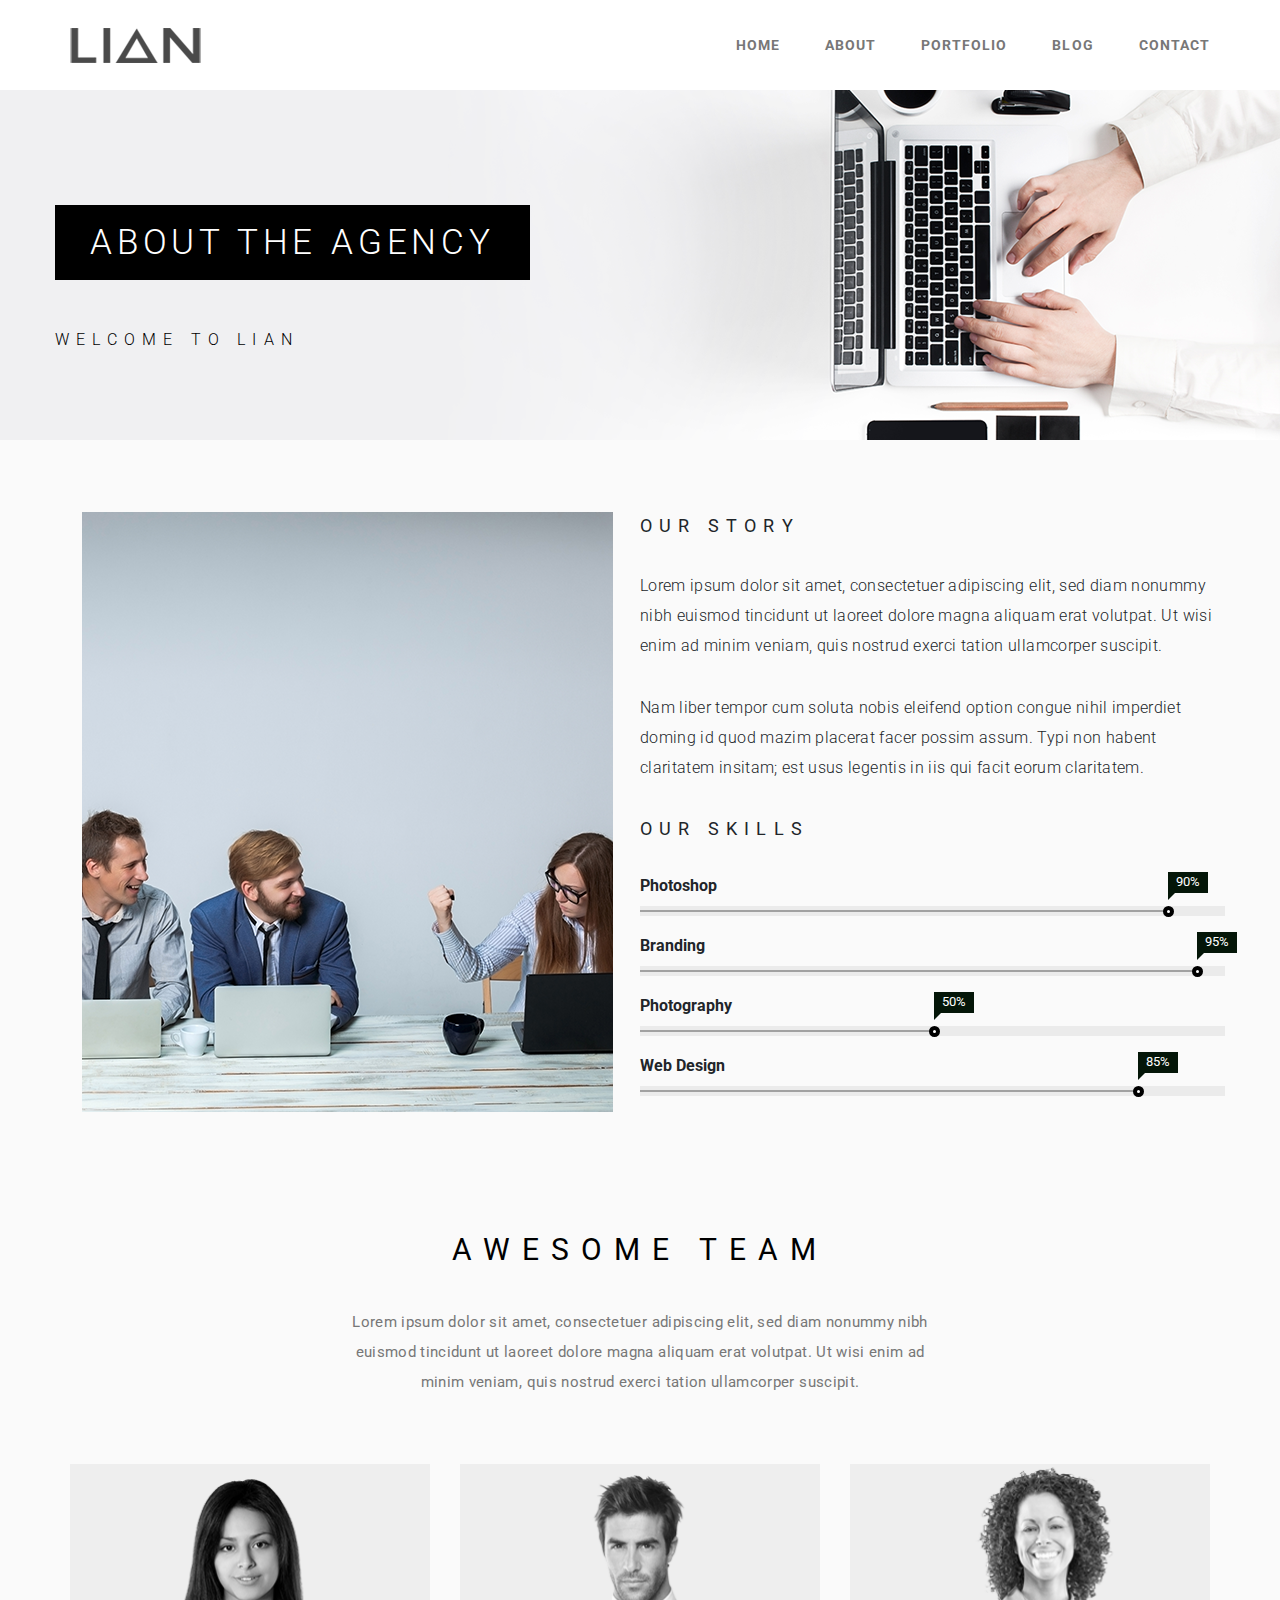
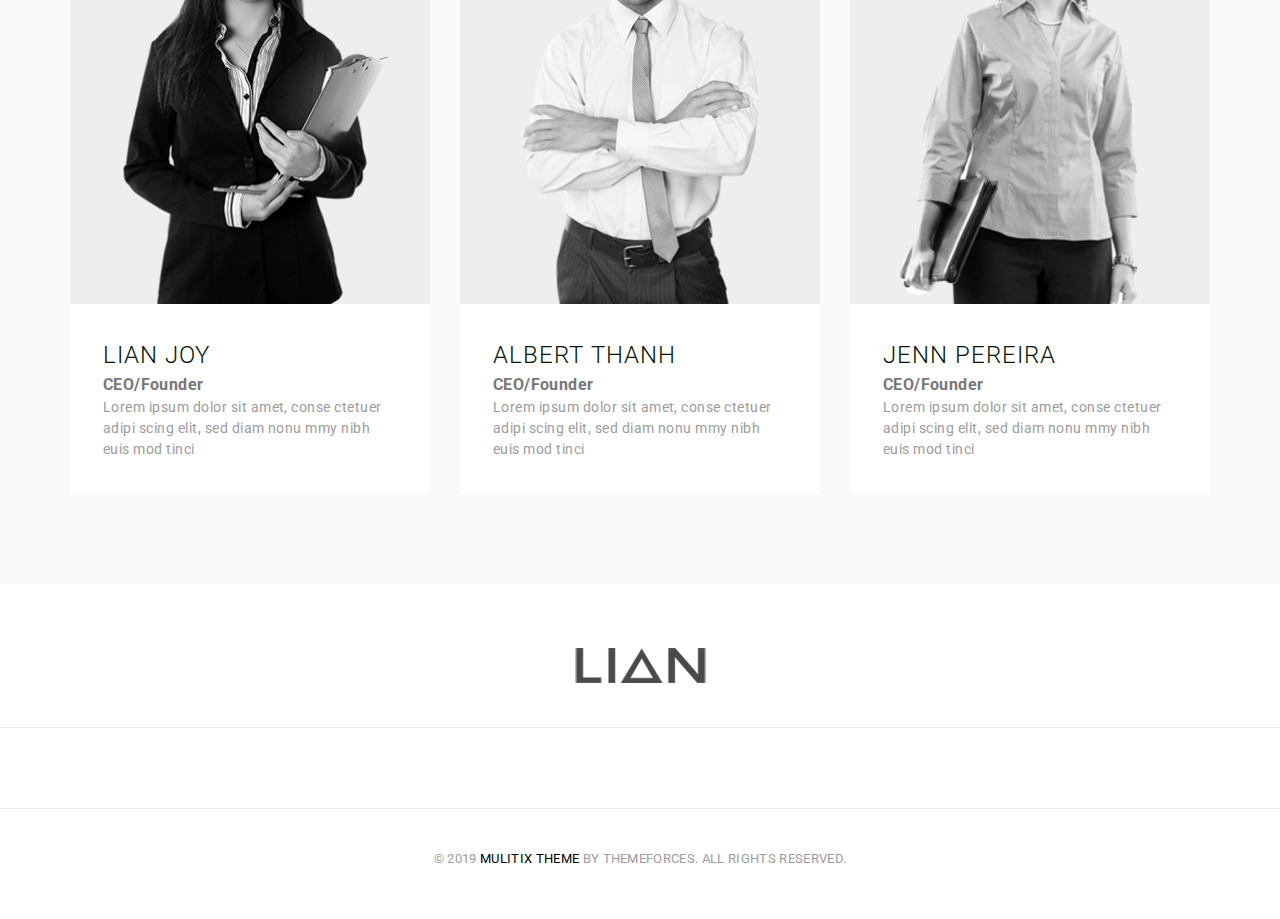
==== about.html @ d0f2447e "0.1" ====
<!DOCTYPE html>
<html lang="en">
<head>
  <meta charset="UTF-8">
  <meta name="viewport" content="width=device-width, initial-scale=1.0">
  <meta http-equiv="X-UA-Compatible" content="ie=edge">
  <title>Lian</title>
  <link rel="stylesheet" href="css/bootstrap-reboot.min.css">
  <link rel="stylesheet" href="css/bootstrap-grid.min.css">
  <link rel="stylesheet" href="css/header.min.css">
  <link rel="stylesheet" href="css/main-about.min.css">
  <link rel="stylesheet" href="https://use.fontawesome.com/releases/v5.8.2/css/all.css" integrity="sha384-oS3vJWv+0UjzBfQzYUhtDYW+Pj2yciDJxpsK1OYPAYjqT085Qq/1cq5FLXAZQ7Ay" crossorigin="anonymous">
  <link href="https://fonts.googleapis.com/css?family=Roboto:400,700&display=swap" rel="stylesheet">
</head>
<body>
  <div class="header__nav">
    <div class="container nav__container">
      <a href="/" class="logo"><img src="img/logo.jpg" alt="Logo"></a>
      <div class="row nav__row">
        <nav class="nav__links">
          <ul class="clearfix">
            <li class="nav__links_item"><a href="index.html">home</a></li>
            <li class="nav__links_item"><a href="about.html">about</a></li>
            <li class="nav__links_item"><a href="portfolio.html">Portfolio</a></li>
            <li class="nav__links_item"><a href="#">blog</a></li>
            <li class="nav__links_item"><a href="#">Contact</a></li>
          </ul>
        </nav>
      </div>
    </div>
  </div>
  <div class="heading">
    <div class="heading__container">
      <div class="heading__content">
        <div class="container">
          <div class="row">
            <div class="col-12 col-sm-8 col-md-8 heading__content_item">
              <span class="title">About The Agency</span>
            </div>
          </div>
          <div class="row mt-5">
            <div class="col-12 col-sm-6 col-md-6 heading__content_item">
              <span class="subtitle">Welcome to Lian</span>
            </div>
          </div>
        </div>
      </div>
      <div class="heading__img">
        <img src="img/images/heading__image.jpg" alt="">
      </div>
    </div>
  </div>
  <div class="main__about">
    <div class="container">
      <div class="row justify-content-center">
        <div class="col-12 col-sm-12 col-md-10 col-lg-6 col-xl-6 main__about_item">
          <img class="img-fluid" src="img/images/main__about_img.jpg">
        </div>
        <div class="col-10 col-sm-12 col-md-10 col-lg-6 col-xl-6 main__about_item">
          <div class="main__about_item_text">
            <h2 class="main__about_title margin2">Our Story</h2>
            <p class="main__about_text margin2">Lorem ipsum dolor sit amet, consectetuer adipiscing elit, sed diam nonummy nibh euismod tincidunt ut laoreet dolore magna aliquam erat volutpat. Ut wisi enim ad minim veniam, quis nostrud exerci tation ullamcorper suscipit.</p>
            <p class="main__about_text margin2">Nam liber tempor cum soluta nobis eleifend option congue nihil imperdiet doming id quod mazim placerat facer possim assum. Typi non habent claritatem insitam; est usus legentis in iis qui facit eorum claritatem.</p>
            <h2 class="main__about_title margin2">Our SKills</h2>
            <div class="progress progress__photoshop">
              <h4>Photoshop</h4>
              <div class="progress__bar">
                <div id="photoshop_value" class="progress__bar_v" value="90"></div>
                <div class="progress__dot">
                  <span id="photoshop_dot__value" class="dot__value"></span>
                </div>
              </div>
            </div>
            <div class="progress progress__branding">
              <h4>Branding</h4>
              <div class="progress__bar">
                <div id="branding_value" class="progress__bar_v" value="95"></div>
                <div class="progress__dot">
                  <span id="branding_dot__value" class="dot__value"></span>
                </div>
              </div>
            </div>
            <div class="progress progress__photography">
              <h4>Photography</h4>
              <div class="progress__bar">
                <div id="photography_value" class="progress__bar_v" value="50"></div>
                <div class="progress__dot">
                  <span id="photography_dot__value" class="dot__value"></span>
                </div>
              </div>
            </div>
            <div class="progress progress__web_design">
              <h4>Web Design</h4>
              <div class="progress__bar">
                <div id="web_design_value" class="progress__bar_v" value="85"></div>
                <div class="progress__dot">
                  <span id="web_design_dot__value" class="dot__value"></span>
                </div>
              </div>
            </div>
        </div>
        </div>
      </div>
      <div class="row">
        <div class="team__block">
          <div class="team__block_text">
            <h2 class="team__block_text_title">Awesome Team</h2>
            <span class="team__block_text_subtitle">Lorem ipsum dolor sit amet, consectetuer adipiscing elit, sed diam nonummy nibh euismod tincidunt ut laoreet dolore magna aliquam erat volutpat. Ut wisi enim ad minim veniam, quis nostrud exerci tation ullamcorper suscipit.</span>
          </div>
        </div>
      </div>
      <div class="row justify-content-center">
        <div class="col-12 col-sm-12 col-md-6 team_item">
          <div class="team_item_img">
            <img src="img/images/team_layers_1.jpg">
          </div>
          <div class="team_item_about">
            <span class="team_item_name">Lian Joy</span>
            <span class="team_item_status">CEO/Founder</span>
            <span class="team_item_text">Lorem ipsum dolor sit amet, conse ctetuer adipi scing elit, sed diam nonu mmy nibh euis mod tinci </span>
          </div>
        </div>
        <div class="col-12 col-sm-12 col-md-6 team_item">
          <div class="team_item_img">
            <img src="img/images/team_layers_2.jpg">
          </div>
          <div class="team_item_about">
            <span class="team_item_name">Albert Thanh</span>
            <span class="team_item_status">CEO/Founder</span>
            <span class="team_item_text">Lorem ipsum dolor sit amet, conse ctetuer adipi scing elit, sed diam nonu mmy nibh euis mod tinci </span>
          </div>
        </div>
        <div class="col-12 col-sm-12 col-md-6 team_item">
          <div class="team_item_img">
            <img src="img/images/team_layers_3.jpg">
          </div>
          <div class="team_item_about">
            <span class="team_item_name">Jenn Pereira</span>
            <span class="team_item_status">CEO/Founder</span>
            <span class="team_item_text">Lorem ipsum dolor sit amet, conse ctetuer adipi scing elit, sed diam nonu mmy nibh euis mod tinci </span>
          </div>
        </div>
      </div>
    </div>
  </div>
  <script type="text/javascript">
        var webvalue; 
        webvalue = web_design_value.getAttribute('value')+'%';
        document.getElementById('web_design_value').style.width=webvalue;
        document.getElementById('web_design_dot__value').textContent=webvalue;
        var photographyvalue; 
        photographyvalue = photography_value.getAttribute('value')+'%';
        document.getElementById('photography_value').style.width=photographyvalue;
        document.getElementById('photography_dot__value').textContent=photographyvalue;
        var brandingvalue; 
        brandingvalue = branding_value.getAttribute('value')+'%';
        document.getElementById('branding_value').style.width=brandingvalue;
        document.getElementById('branding_dot__value').textContent=brandingvalue;
        var photoshopvalue; 
        photoshopvalue = photoshop_value.getAttribute('value')+'%';
        document.getElementById('photoshop_value').style.width=photoshopvalue;
        document.getElementById('photoshop_dot__value').textContent=photoshopvalue;
  </script>
  <footer>
    <div class="footer__logo">
      <a href="/">
        <img class="img-fluid" src="img/logo.jpg" alt="Logo">
      </a>
    </div>
    <div class="footer__social_ions">
      <ul class="footer__social_ions_ul">
        <li class="footer__social_ions_ul_item"><a href="#"><i class="fab fa-facebook-f"></i></a></li>
        <li class="footer__social_ions_ul_item"><a href="#"><i class="fab fa-google-plus-g"></i></a></li>
        <li class="footer__social_ions_ul_item"><a href="#"><i class="fab fa-twitter"></i></a></li>
        <li class="footer__social_ions_ul_item"><a href="#"><i class="fab fa-linkedin-in"></i></a></li>
        <li class="footer__social_ions_ul_item"><a href="#"><i class="fab fa-dribbble"></i></a></li>
        <li class="footer__social_ions_ul_item"><a href="#"><i class="fab fa-pinterest-p"></i></a></li>
        <li class="footer__social_ions_ul_item"><a href="#"><i class="fab fa-instagram"></i></a></li>
      </ul>
    </div>
    <div class="copyright">
        <span>© 2019 <bold>mulitix theme</bold> by themeforces. all rights reserved.</span>
    </div>
  </footer>
  <script src="js/libs.min.js"></script>
  <script src="js/index.js"></script>
</body>
</html>
---- css/header.min.css ----
*{padding:0}body{background-color:#fafafa;background-color-font-family:Roboto,sans-serif}a{text-decoration:none}a:hover{text-decoration:none}ul{margin:0;padding:0}ul li{list-style-type:none}.img-fluid{max-width:100%;height:auto}.header__nav{height:90px;-webkit-box-shadow:1px 2px 5px 1px rgba(0,0,0,.15);box-shadow:1px 2px 5px 1px rgba(0,0,0,.15);background-color:#fff}.header__nav .nav__container{height:100%;padding-left:0;padding-right:0;display:-webkit-box;display:-webkit-flex;display:-ms-flexbox;display:flex;-webkit-box-align:center;-webkit-align-items:center;-ms-flex-align:center;align-items:center}.header__nav .nav__container .nav__row{margin-left:0;margin-right:0;width:100%}.header__nav .nav__container .nav__row .nav__links{width:100%;position:relative}.header__nav .nav__container .nav__row .nav__links ul.clearfix{display:-webkit-box;display:-webkit-flex;display:-ms-flexbox;display:flex;-webkit-box-pack:end;-webkit-justify-content:flex-end;-ms-flex-pack:end;justify-content:flex-end}.header__nav .nav__container .nav__row .nav__links ul.clearfix:after,.header__nav .nav__container .nav__row .nav__links ul.clearfix:before{content:'';display:table}.header__nav .nav__container .nav__row .nav__links ul.clearfix:after{clear:both}.header__nav .nav__container .nav__row .nav__links ul.clearfix li.nav__links_item{padding-left:45px}.header__nav .nav__container .nav__row .nav__links ul.clearfix li.nav__links_item a{display:-webkit-box;display:-webkit-flex;display:-ms-flexbox;display:flex;-webkit-box-align:center;-webkit-align-items:center;-ms-flex-align:center;align-items:center;height:100%;color:#777;font-size:14px;font-weight:700;line-height:24px;text-transform:uppercase;letter-spacing:1.05px;-webkit-transition:all .3s ease-in;-o-transition:all .3s ease-in;transition:all .3s ease-in}.header__nav .nav__container .nav__row .nav__links ul.clearfix li.nav__links_item a:hover{color:#000}.header__nav .nav__container .nav__row .nav__links ul.clearfix li.nav__links_item a:hover:before{display:block;content:'';position:absolute;background-image:url(/img/svg/header__nav_line.svg);background-repeat:no-repeat;width:20px;height:1px;margin-left:-30px}.header__nav .nav__container .nav__row .nav__links ul.clearfix li.nav__links_item a:active{color:#000}.header__nav .nav__container .nav__row .nav__links ul.clearfix li.nav__links_item a:active:before{display:block;content:'';position:absolute;background-image:url(/img/svg/header__nav_line.svg);background-repeat:no-repeat;width:20px;height:1px;margin-left:-30px}.header__nav .nav__container .nav__row .nav__links ul.clearfix li.nav__links_item a:focus{color:#000}.header__nav .nav__container .nav__row .nav__links ul.clearfix li.nav__links_item a:focus:before{display:block;content:'';position:absolute;background-image:url(/img/svg/header__nav_line.svg);background-repeat:no-repeat;width:20px;height:1px;margin-left:-30px}.header__nav .nav__container a.logo{display:inline-block}footer{background-color:#fff}footer .footer__logo{display:-webkit-box;display:-webkit-flex;display:-ms-flexbox;display:flex;-webkit-box-pack:center;-webkit-justify-content:center;-ms-flex-pack:center;justify-content:center}footer .footer__logo a{display:block;margin-top:64px;margin-bottom:44px}footer .footer__social_ions{border-top:1px solid #ebebeb;border-bottom:1px solid #ebebeb}footer .footer__social_ions ul.footer__social_ions_ul{display:-webkit-box;display:-webkit-flex;display:-ms-flexbox;display:flex;-webkit-box-orient:horizontal;-webkit-box-direction:normal;-webkit-flex-direction:row;-ms-flex-direction:row;flex-direction:row;-webkit-box-pack:center;-webkit-justify-content:center;-ms-flex-pack:center;justify-content:center;margin-top:25px;margin-bottom:25px}footer .footer__social_ions ul.footer__social_ions_ul li.footer__social_ions_ul_item{display:-webkit-box;display:-webkit-flex;display:-ms-flexbox;display:flex;-webkit-box-pack:center;-webkit-justify-content:center;-ms-flex-pack:center;justify-content:center;-webkit-box-align:center;-webkit-align-items:center;-ms-flex-align:center;align-items:center;width:30px;height:30px;margin-left:22px;margin-right:22px}footer .footer__social_ions ul.footer__social_ions_ul li.footer__social_ions_ul_item a{color:#777;font-size:14px;display:block;width:100%;text-align:center;-webkit-transition:all .3s ease-in;-o-transition:all .3s ease-in;transition:all .3s ease-in}footer .footer__social_ions ul.footer__social_ions_ul li.footer__social_ions_ul_item a:hover{color:#000}footer .copyright{display:-webkit-box;display:-webkit-flex;display:-ms-flexbox;display:flex;-webkit-box-orient:horizontal;-webkit-box-direction:normal;-webkit-flex-direction:row;-ms-flex-direction:row;flex-direction:row;-webkit-box-pack:center;-webkit-justify-content:center;-ms-flex-pack:center;justify-content:center;-webkit-box-align:center;-webkit-align-items:center;-ms-flex-align:center;align-items:center}footer .copyright span{text-transform:uppercase;font-weight:400;line-height:26px;font-size:13px;letter-spacing:.33px;color:#9c9c9c;margin-top:37px;margin-bottom:47px}footer .copyright span bold{color:#000}@media only screen and (max-width:320px){.header__nav{display:-webkit-box;display:-webkit-flex;display:-ms-flexbox;display:flex;-webkit-box-orient:vertical;-webkit-box-direction:normal;-webkit-flex-direction:column;-ms-flex-direction:column;flex-direction:column;width:100%;height:auto}.header__nav .nav__container{-webkit-box-orient:vertical;-webkit-box-direction:normal;-webkit-flex-direction:column;-ms-flex-direction:column;flex-direction:column}.header__nav .nav__container .logo{margin-top:20px;margin-bottom:20px}.header__nav .nav__container .clearfix{-webkit-box-orient:vertical;-webkit-box-direction:normal;-webkit-flex-direction:column;-ms-flex-direction:column;flex-direction:column;margin-bottom:20px}.header__nav .nav__container .nav__row .nav__links ul.clearfix li.nav__links_item{padding-left:0;margin:5px auto}}@media (min-width:320px) and (max-width:575px){.header__nav{display:-webkit-box;display:-webkit-flex;display:-ms-flexbox;display:flex;-webkit-box-orient:vertical;-webkit-box-direction:normal;-webkit-flex-direction:column;-ms-flex-direction:column;flex-direction:column;width:100%;height:auto}.header__nav .nav__container{-webkit-box-orient:vertical;-webkit-box-direction:normal;-webkit-flex-direction:column;-ms-flex-direction:column;flex-direction:column}.header__nav .nav__container .logo{margin-top:20px;margin-bottom:20px}.header__nav .nav__container .clearfix{-webkit-box-orient:vertical;-webkit-box-direction:normal;-webkit-flex-direction:column;-ms-flex-direction:column;flex-direction:column;margin-bottom:20px}.header__nav .nav__container .nav__row .nav__links ul.clearfix li.nav__links_item{padding-left:0;margin:5px auto}.heading{height:280px}.heading .heading__content{height:280px}.heading .heading__content .container span.title{font-size:1rem;padding:5px 25px 5px 25px;margin-top:80px}.heading__content_item{display:-webkit-box;display:-webkit-flex;display:-ms-flexbox;display:flex;-webkit-box-pack:center;-webkit-justify-content:center;-ms-flex-pack:center;justify-content:center}footer .copyright span{font-size:10px}footer .footer__social_ions ul.footer__social_ions_ul li.footer__social_ions_ul_item{margin-left:10px;margin-right:10px}}@media (min-width:576px) and (max-width:767px){.header__nav .nav__container .nav__row .nav__links ul.clearfix li.nav__links_item{padding-left:23px}.heading .heading__content .container span.title{font-size:1.2rem}}
---- css/main-about.min.css ----
.heading{height:350px;background-color:#f0f0f2;overflow:hidden;display:-webkit-box;display:-webkit-flex;display:-ms-flexbox;display:flex}.heading .heading__container{width:100%}.heading .heading__content{width:100%;height:350px;z-index:1;position:absolute}.heading .heading__content .container{height:100%}.heading .heading__content .container span.title{display:inline-block;color:#fff;background-color:#000;padding:11px 35px 11px 35px;font-size:2.2rem;text-transform:uppercase;font-weight:300;letter-spacing:4.8px;margin-top:115px}.heading .heading__content .container span.subtitle{color:#000;font-size:1rem;font-weight:300;letter-spacing:7.2px;text-transform:uppercase}.heading .heading__img{float:right;z-index:-1}.img-fluid{max-width:100%;height:auto}.main__about{background-color:#fafafa;margin-top:72px;margin-bottom:76px}.main__about h2.main__about_title{margin:0;font-weight:400;text-transform:uppercase;letter-spacing:7.2px;font-size:18px}.main__about p.main__about_text{font-weight:300;line-height:30px;letter-spacing:.35px}.main__about .margin2{margin-bottom:2rem!important}.progress{position:relative;margin-bottom:18px}.progress .progress__bar{display:-webkit-box;display:-webkit-flex;display:-ms-flexbox;display:flex;background-color:#ebebeb;position:relative;height:10px;z-index:1}.progress .progress__bar_v{width:0%;height:2px;background-color:#a1a1a1;position:relative;top:4px;z-index:-1}.progress .progress__dot{width:3px;height:3px;border:4px solid #000;background-color:#fff;-webkit-border-radius:50%;border-radius:50%;z-index:1;position:relative;left:-4px}.progress .progress__dot .dot__value{width:40px;height:28px;background-image:url(../img/svg/dot__value.svg);color:#fff;position:absolute;top:-38px;left:1px;text-align:center;font-size:13px}.team__block{width:100%;margin-top:100px;display:-webkit-box;display:-webkit-flex;display:-ms-flexbox;display:flex;-webkit-box-pack:center;-webkit-justify-content:center;-ms-flex-pack:center;justify-content:center}.team__block .team__block_text{display:inline-block}.team__block .team__block_text h2.team__block_text_title{color:#000;font-size:30px;letter-spacing:12px;font-weight:400;text-transform:uppercase;text-align:center;margin-bottom:35px}.team__block .team__block_text span.team__block_text_subtitle{max-width:595px;display:inline-block;color:#777;font-size:15px;font-weight:400;letter-spacing:.35px;line-height:30px;text-align:center;margin-bottom:67px}.team_item{display:block;max-width:360px;padding-left:15px;padding-right:15px;margin-bottom:15px}.team_item .team_item_img{width:100%;display:-webkit-box;display:-webkit-flex;display:-ms-flexbox;display:flex}.team_item .team_item_img img{width:100%}.team_item .team_item_about{max-height:123px;background-color:#fff;display:-webkit-box;display:-webkit-flex;display:-ms-flexbox;display:flex;-webkit-box-orient:vertical;-webkit-box-direction:normal;-webkit-flex-direction:column;-ms-flex-direction:column;flex-direction:column;padding:33px}.team_item .team_item_about .team_item_name{color:#041608;font-size:24px;font-weight:300;text-transform:uppercase;letter-spacing:.96px}.team_item .team_item_about .team_item_status{color:#777;font-size:16px;font-weight:700;letter-spacing:.4px}.team_item .team_item_about .team_item_text{color:#9c9c9c;font-size:14px;font-weight:400;letter-spacing:.48px}footer{background-color:#fff}footer .footer__logo{display:-webkit-box;display:-webkit-flex;display:-ms-flexbox;display:flex;-webkit-box-pack:center;-webkit-justify-content:center;-ms-flex-pack:center;justify-content:center}footer .footer__logo a{display:block;margin-top:64px;margin-bottom:44px}footer .footer__social_ions{border-top:1px solid #ebebeb;border-bottom:1px solid #ebebeb}footer .footer__social_ions ul.footer__social_ions_ul{display:-webkit-box;display:-webkit-flex;display:-ms-flexbox;display:flex;-webkit-box-orient:horizontal;-webkit-box-direction:normal;-webkit-flex-direction:row;-ms-flex-direction:row;flex-direction:row;-webkit-box-pack:center;-webkit-justify-content:center;-ms-flex-pack:center;justify-content:center;margin-top:25px;margin-bottom:25px}footer .footer__social_ions ul.footer__social_ions_ul li.footer__social_ions_ul_item{display:-webkit-box;display:-webkit-flex;display:-ms-flexbox;display:flex;-webkit-box-pack:center;-webkit-justify-content:center;-ms-flex-pack:center;justify-content:center;-webkit-box-align:center;-webkit-align-items:center;-ms-flex-align:center;align-items:center;width:30px;height:30px;margin-left:22px;margin-right:22px}footer .footer__social_ions ul.footer__social_ions_ul li.footer__social_ions_ul_item a{color:#777;font-size:14px;display:block;width:100%;text-align:center;-webkit-transition:all .3s ease-in;-o-transition:all .3s ease-in;transition:all .3s ease-in}footer .footer__social_ions ul.footer__social_ions_ul li.footer__social_ions_ul_item a:hover{color:#000}footer .copyright{display:-webkit-box;display:-webkit-flex;display:-ms-flexbox;display:flex;-webkit-box-orient:horizontal;-webkit-box-direction:normal;-webkit-flex-direction:row;-ms-flex-direction:row;flex-direction:row;-webkit-box-pack:center;-webkit-justify-content:center;-ms-flex-pack:center;justify-content:center;-webkit-box-align:center;-webkit-align-items:center;-ms-flex-align:center;align-items:center}footer .copyright span{text-transform:uppercase;font-weight:400;line-height:26px;font-size:13px;letter-spacing:.33px;color:#9c9c9c;margin-top:37px;margin-bottom:47px}footer .copyright span bold{color:#000}@media only screen and (max-width:320px){.header__nav{display:-webkit-box;display:-webkit-flex;display:-ms-flexbox;display:flex;-webkit-box-orient:vertical;-webkit-box-direction:normal;-webkit-flex-direction:column;-ms-flex-direction:column;flex-direction:column;width:100%;height:auto}.header__nav .nav__container{-webkit-box-orient:vertical;-webkit-box-direction:normal;-webkit-flex-direction:column;-ms-flex-direction:column;flex-direction:column}.header__nav .nav__container .logo{margin-top:20px;margin-bottom:20px}.header__nav .nav__container .clearfix{-webkit-box-orient:vertical;-webkit-box-direction:normal;-webkit-flex-direction:column;-ms-flex-direction:column;flex-direction:column;margin-bottom:20px}.header__nav .nav__container .nav__row .nav__links ul.clearfix li.nav__links_item{padding-left:0;margin:5px auto}}@media (min-width:320px) and (max-width:575px){.header__nav{display:-webkit-box;display:-webkit-flex;display:-ms-flexbox;display:flex;-webkit-box-orient:vertical;-webkit-box-direction:normal;-webkit-flex-direction:column;-ms-flex-direction:column;flex-direction:column;width:100%;height:auto}.header__nav .nav__container{-webkit-box-orient:vertical;-webkit-box-direction:normal;-webkit-flex-direction:column;-ms-flex-direction:column;flex-direction:column}.header__nav .nav__container .logo{margin-top:20px;margin-bottom:20px}.header__nav .nav__container .clearfix{-webkit-box-orient:vertical;-webkit-box-direction:normal;-webkit-flex-direction:column;-ms-flex-direction:column;flex-direction:column;margin-bottom:20px}.header__nav .nav__container .nav__row .nav__links ul.clearfix li.nav__links_item{padding-left:0;margin:5px auto}.heading{height:280px}.heading .heading__content{height:280px}.heading .heading__content .container span.title{font-size:1rem;padding:5px 25px 5px 25px;margin-top:80px}.heading__content_item{display:-webkit-box;display:-webkit-flex;display:-ms-flexbox;display:flex;-webkit-box-pack:center;-webkit-justify-content:center;-ms-flex-pack:center;justify-content:center}.main__about_item img{margin:0 auto;display:block}footer .copyright span{font-size:10px}footer .footer__social_ions ul.footer__social_ions_ul li.footer__social_ions_ul_item{margin-left:10px;margin-right:10px}}@media (min-width:576px) and (max-width:767px){.header__nav .nav__container .nav__row .nav__links ul.clearfix li.nav__links_item{padding-left:23px}.heading .heading__content .container span.title{font-size:1.2rem}.main__about_item img{margin:0 auto;display:block;margin-bottom:10px}}@media screen and (min-width:768px){.main__about_item img{margin:0 auto;display:block;margin-bottom:15px}}@media (min-width:992px) and (max-width:1199px){.main__about_item_text{padding:0 15px 0 15px}.main__about_item_text h2.main__about_title{font-size:14px}.main__about_item_text p.main__about_text{line-height:22px}}
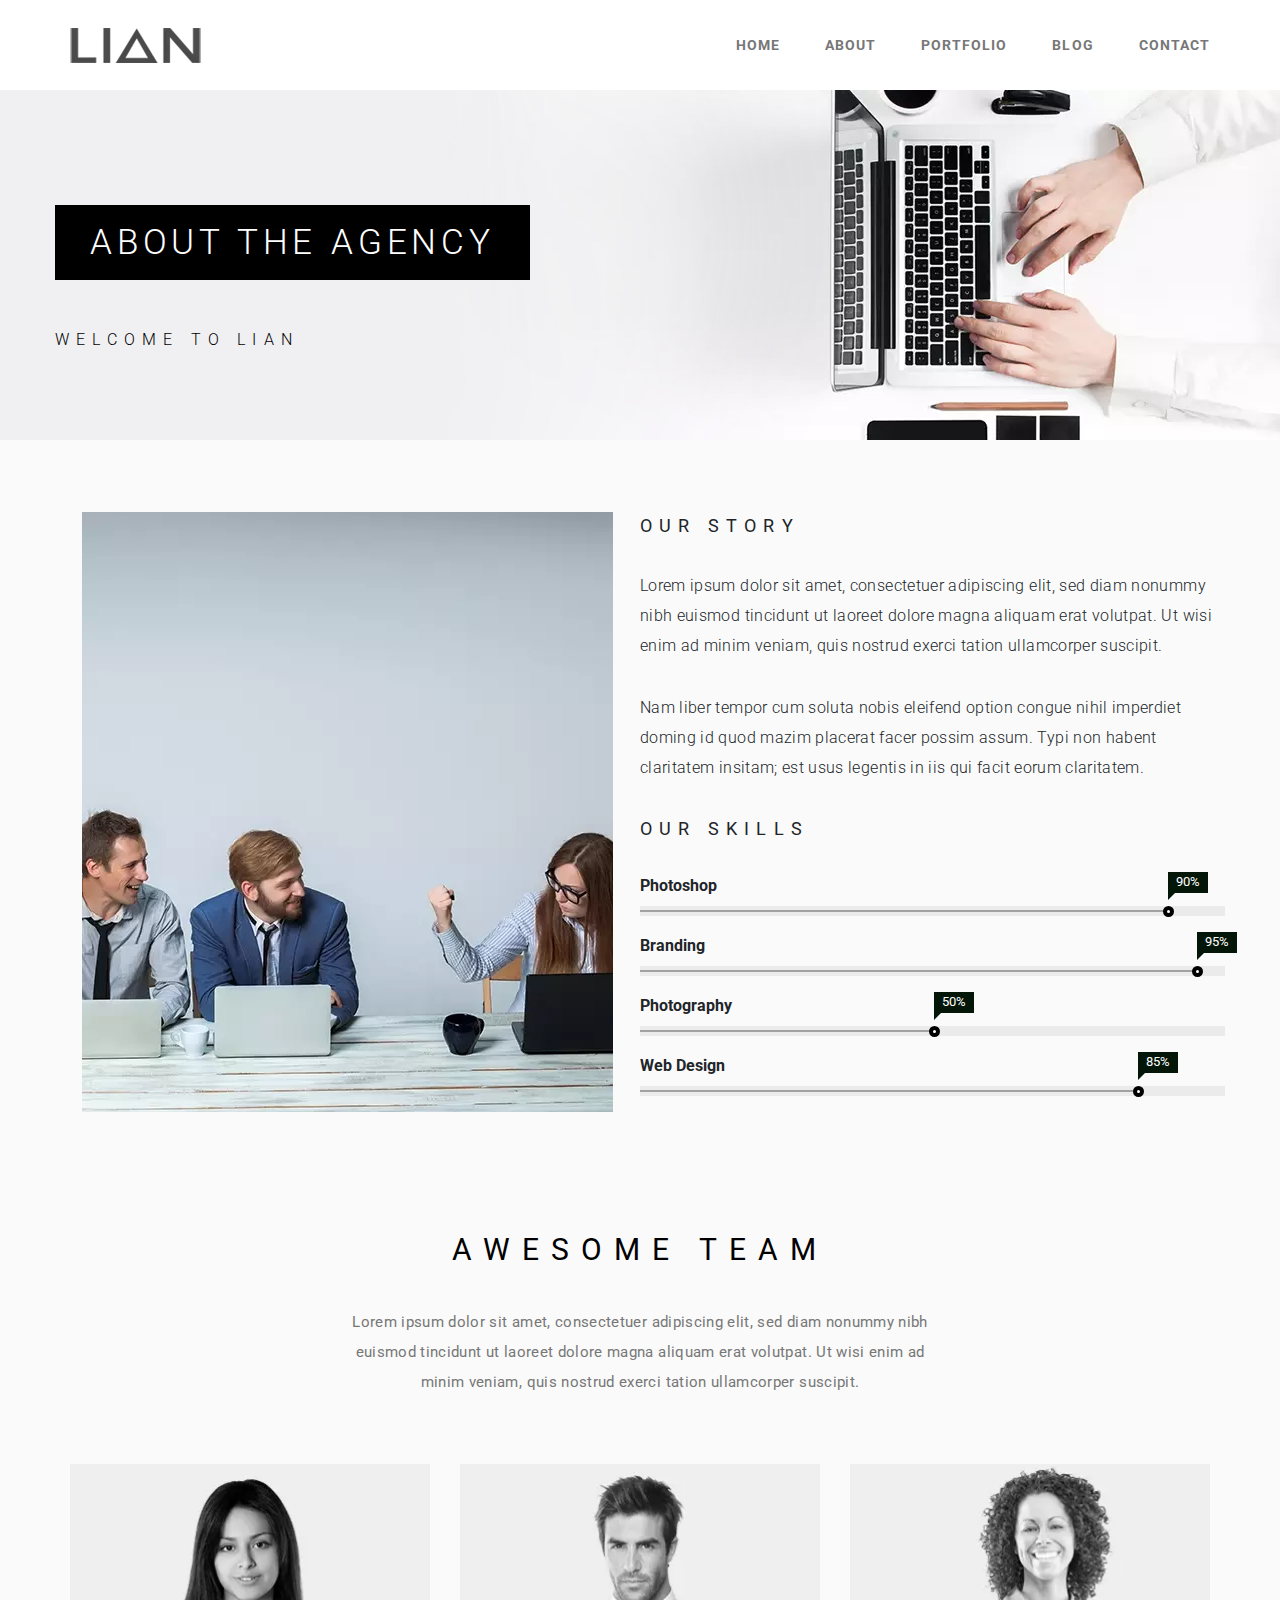
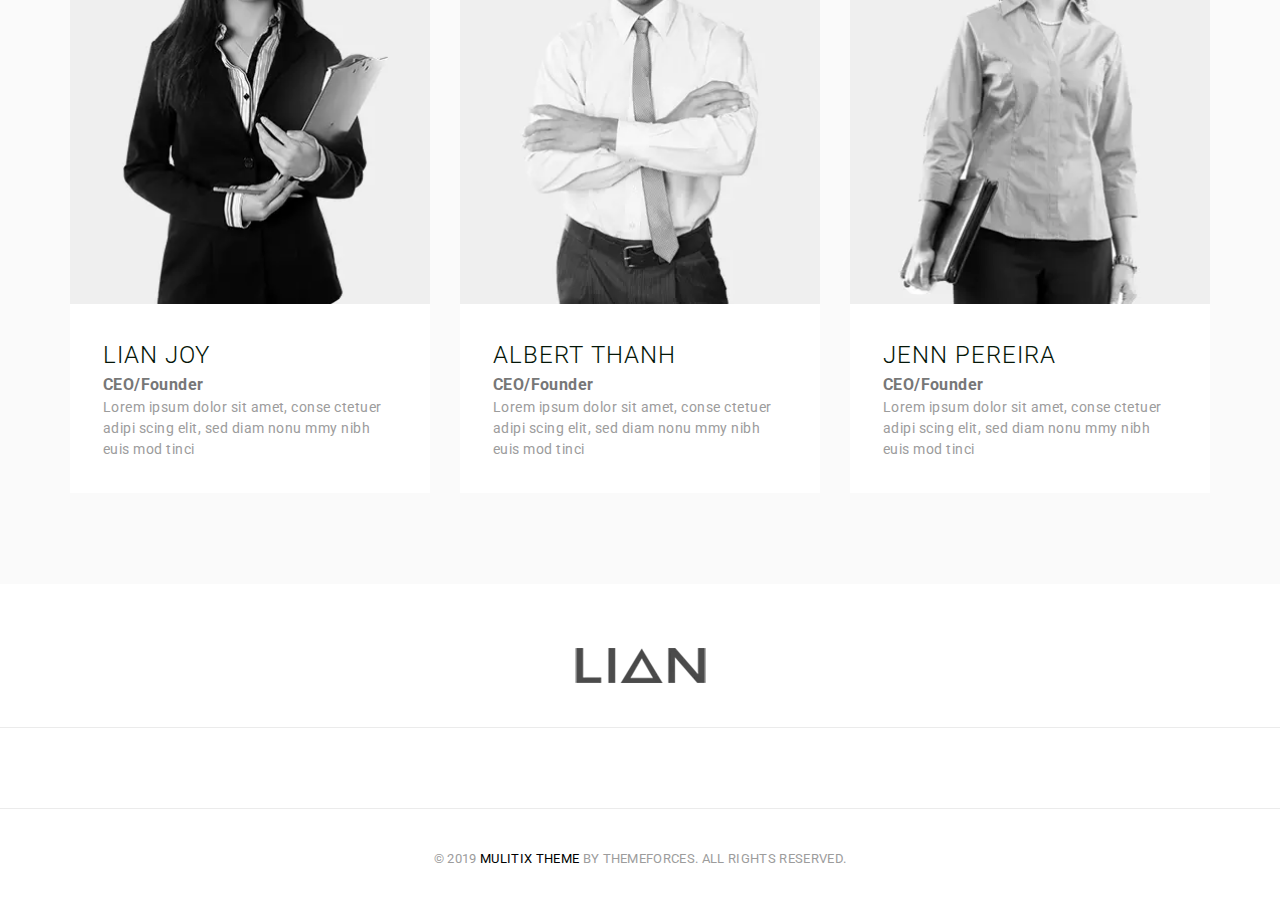
==== commit f36c65c6: "." ====
--- a/about.html
+++ b/about.html
@@ -15,7 +15,7 @@
 <body>
   <div class="header__nav">
     <div class="container nav__container">
-      <a href="/" class="logo"><img src="img/logo.jpg" alt="Logo"></a>
+      <a href="/" class="logo"><img src="img/logo.webp" alt="Logo"></a>
       <div class="row nav__row">
         <nav class="nav__links">
           <ul class="clearfix">
@@ -46,7 +46,7 @@
         </div>
       </div>
       <div class="heading__img">
-        <img src="img/images/heading__image.jpg" alt="">
+        <img src="img/images/heading__image.webp" alt="">
       </div>
     </div>
   </div>
@@ -54,7 +54,7 @@
     <div class="container">
       <div class="row justify-content-center">
         <div class="col-12 col-sm-12 col-md-10 col-lg-6 col-xl-6 main__about_item">
-          <img class="img-fluid" src="img/images/main__about_img.jpg">
+          <img class="img-fluid" src="img/images/main__about_img.webp">
         </div>
         <div class="col-10 col-sm-12 col-md-10 col-lg-6 col-xl-6 main__about_item">
           <div class="main__about_item_text">
@@ -112,7 +112,7 @@
       <div class="row justify-content-center">
         <div class="col-12 col-sm-12 col-md-6 team_item">
           <div class="team_item_img">
-            <img src="img/images/team_layers_1.jpg">
+            <img src="img/images/team_layers_1.webp">
           </div>
           <div class="team_item_about">
             <span class="team_item_name">Lian Joy</span>
@@ -122,7 +122,7 @@
         </div>
         <div class="col-12 col-sm-12 col-md-6 team_item">
           <div class="team_item_img">
-            <img src="img/images/team_layers_2.jpg">
+            <img src="img/images/team_layers_2.webp">
           </div>
           <div class="team_item_about">
             <span class="team_item_name">Albert Thanh</span>
@@ -132,7 +132,7 @@
         </div>
         <div class="col-12 col-sm-12 col-md-6 team_item">
           <div class="team_item_img">
-            <img src="img/images/team_layers_3.jpg">
+            <img src="img/images/team_layers_3.webp">
           </div>
           <div class="team_item_about">
             <span class="team_item_name">Jenn Pereira</span>
@@ -164,7 +164,7 @@
   <footer>
     <div class="footer__logo">
       <a href="/">
-        <img class="img-fluid" src="img/logo.jpg" alt="Logo">
+        <img class="img-fluid" src="img/logo.webp" alt="Logo">
       </a>
     </div>
     <div class="footer__social_ions">
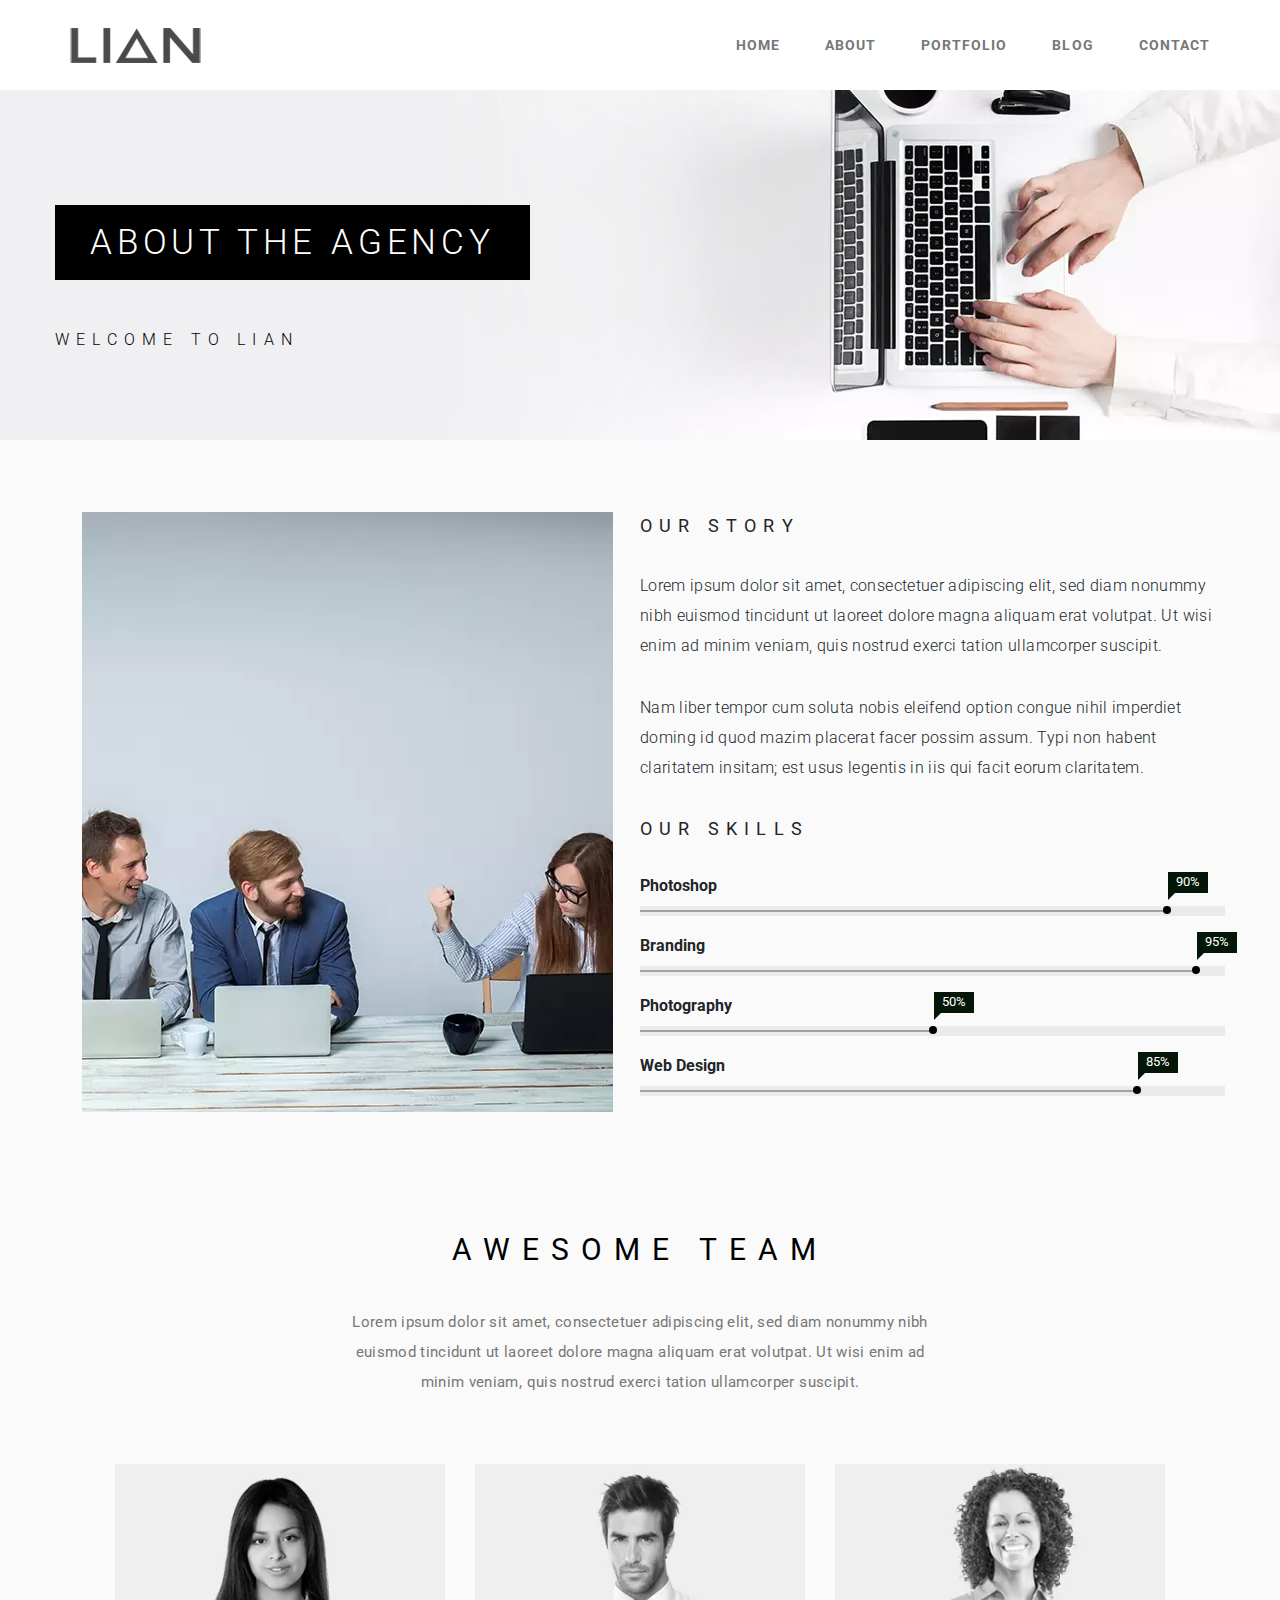
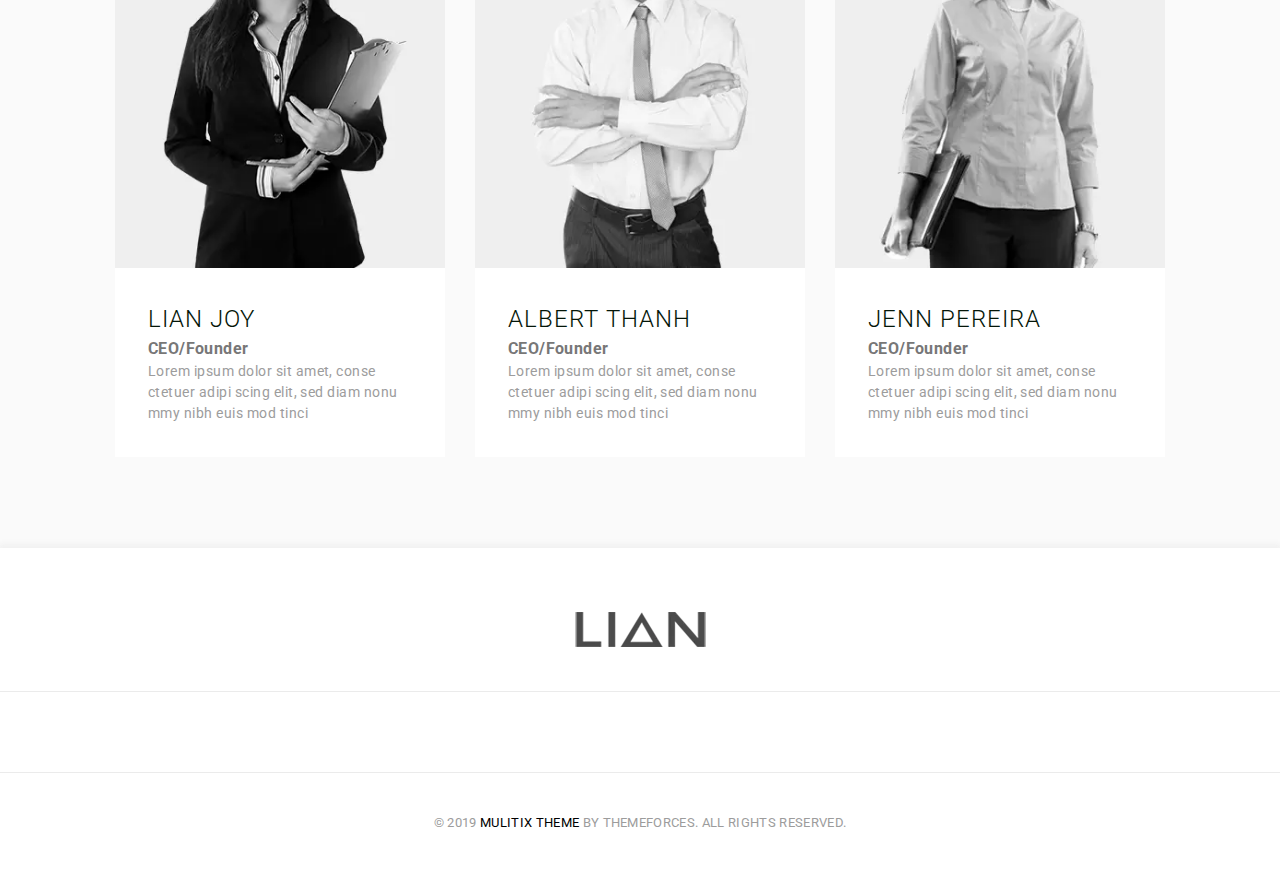
==== commit 1a2756c1: "." ====
--- a/about.html
+++ b/about.html
@@ -22,8 +22,8 @@
             <li class="nav__links_item"><a href="index.html">home</a></li>
             <li class="nav__links_item"><a href="about.html">about</a></li>
             <li class="nav__links_item"><a href="portfolio.html">Portfolio</a></li>
-            <li class="nav__links_item"><a href="#">blog</a></li>
-            <li class="nav__links_item"><a href="#">Contact</a></li>
+            <li class="nav__links_item"><a href="blog.html">blog</a></li>
+            <li class="nav__links_item"><a href="contact.html">Contact</a></li>
           </ul>
         </nav>
       </div>
--- a/css/header.min.css
+++ b/css/header.min.css
@@ -1 +1 @@
-*{padding:0}body{background-color:#fafafa;background-color-font-family:Roboto,sans-serif}a{text-decoration:none}a:hover{text-decoration:none}ul{margin:0;padding:0}ul li{list-style-type:none}.img-fluid{max-width:100%;height:auto}.header__nav{height:90px;-webkit-box-shadow:1px 2px 5px 1px rgba(0,0,0,.15);box-shadow:1px 2px 5px 1px rgba(0,0,0,.15);background-color:#fff}.header__nav .nav__container{height:100%;padding-left:0;padding-right:0;display:-webkit-box;display:-webkit-flex;display:-ms-flexbox;display:flex;-webkit-box-align:center;-webkit-align-items:center;-ms-flex-align:center;align-items:center}.header__nav .nav__container .nav__row{margin-left:0;margin-right:0;width:100%}.header__nav .nav__container .nav__row .nav__links{width:100%;position:relative}.header__nav .nav__container .nav__row .nav__links ul.clearfix{display:-webkit-box;display:-webkit-flex;display:-ms-flexbox;display:flex;-webkit-box-pack:end;-webkit-justify-content:flex-end;-ms-flex-pack:end;justify-content:flex-end}.header__nav .nav__container .nav__row .nav__links ul.clearfix:after,.header__nav .nav__container .nav__row .nav__links ul.clearfix:before{content:'';display:table}.header__nav .nav__container .nav__row .nav__links ul.clearfix:after{clear:both}.header__nav .nav__container .nav__row .nav__links ul.clearfix li.nav__links_item{padding-left:45px}.header__nav .nav__container .nav__row .nav__links ul.clearfix li.nav__links_item a{display:-webkit-box;display:-webkit-flex;display:-ms-flexbox;display:flex;-webkit-box-align:center;-webkit-align-items:center;-ms-flex-align:center;align-items:center;height:100%;color:#777;font-size:14px;font-weight:700;line-height:24px;text-transform:uppercase;letter-spacing:1.05px;-webkit-transition:all .3s ease-in;-o-transition:all .3s ease-in;transition:all .3s ease-in}.header__nav .nav__container .nav__row .nav__links ul.clearfix li.nav__links_item a:hover{color:#000}.header__nav .nav__container .nav__row .nav__links ul.clearfix li.nav__links_item a:hover:before{display:block;content:'';position:absolute;background-image:url(/img/svg/header__nav_line.svg);background-repeat:no-repeat;width:20px;height:1px;margin-left:-30px}.header__nav .nav__container .nav__row .nav__links ul.clearfix li.nav__links_item a:active{color:#000}.header__nav .nav__container .nav__row .nav__links ul.clearfix li.nav__links_item a:active:before{display:block;content:'';position:absolute;background-image:url(/img/svg/header__nav_line.svg);background-repeat:no-repeat;width:20px;height:1px;margin-left:-30px}.header__nav .nav__container .nav__row .nav__links ul.clearfix li.nav__links_item a:focus{color:#000}.header__nav .nav__container .nav__row .nav__links ul.clearfix li.nav__links_item a:focus:before{display:block;content:'';position:absolute;background-image:url(/img/svg/header__nav_line.svg);background-repeat:no-repeat;width:20px;height:1px;margin-left:-30px}.header__nav .nav__container a.logo{display:inline-block}footer{background-color:#fff}footer .footer__logo{display:-webkit-box;display:-webkit-flex;display:-ms-flexbox;display:flex;-webkit-box-pack:center;-webkit-justify-content:center;-ms-flex-pack:center;justify-content:center}footer .footer__logo a{display:block;margin-top:64px;margin-bottom:44px}footer .footer__social_ions{border-top:1px solid #ebebeb;border-bottom:1px solid #ebebeb}footer .footer__social_ions ul.footer__social_ions_ul{display:-webkit-box;display:-webkit-flex;display:-ms-flexbox;display:flex;-webkit-box-orient:horizontal;-webkit-box-direction:normal;-webkit-flex-direction:row;-ms-flex-direction:row;flex-direction:row;-webkit-box-pack:center;-webkit-justify-content:center;-ms-flex-pack:center;justify-content:center;margin-top:25px;margin-bottom:25px}footer .footer__social_ions ul.footer__social_ions_ul li.footer__social_ions_ul_item{display:-webkit-box;display:-webkit-flex;display:-ms-flexbox;display:flex;-webkit-box-pack:center;-webkit-justify-content:center;-ms-flex-pack:center;justify-content:center;-webkit-box-align:center;-webkit-align-items:center;-ms-flex-align:center;align-items:center;width:30px;height:30px;margin-left:22px;margin-right:22px}footer .footer__social_ions ul.footer__social_ions_ul li.footer__social_ions_ul_item a{color:#777;font-size:14px;display:block;width:100%;text-align:center;-webkit-transition:all .3s ease-in;-o-transition:all .3s ease-in;transition:all .3s ease-in}footer .footer__social_ions ul.footer__social_ions_ul li.footer__social_ions_ul_item a:hover{color:#000}footer .copyright{display:-webkit-box;display:-webkit-flex;display:-ms-flexbox;display:flex;-webkit-box-orient:horizontal;-webkit-box-direction:normal;-webkit-flex-direction:row;-ms-flex-direction:row;flex-direction:row;-webkit-box-pack:center;-webkit-justify-content:center;-ms-flex-pack:center;justify-content:center;-webkit-box-align:center;-webkit-align-items:center;-ms-flex-align:center;align-items:center}footer .copyright span{text-transform:uppercase;font-weight:400;line-height:26px;font-size:13px;letter-spacing:.33px;color:#9c9c9c;margin-top:37px;margin-bottom:47px}footer .copyright span bold{color:#000}@media only screen and (max-width:320px){.header__nav{display:-webkit-box;display:-webkit-flex;display:-ms-flexbox;display:flex;-webkit-box-orient:vertical;-webkit-box-direction:normal;-webkit-flex-direction:column;-ms-flex-direction:column;flex-direction:column;width:100%;height:auto}.header__nav .nav__container{-webkit-box-orient:vertical;-webkit-box-direction:normal;-webkit-flex-direction:column;-ms-flex-direction:column;flex-direction:column}.header__nav .nav__container .logo{margin-top:20px;margin-bottom:20px}.header__nav .nav__container .clearfix{-webkit-box-orient:vertical;-webkit-box-direction:normal;-webkit-flex-direction:column;-ms-flex-direction:column;flex-direction:column;margin-bottom:20px}.header__nav .nav__container .nav__row .nav__links ul.clearfix li.nav__links_item{padding-left:0;margin:5px auto}}@media (min-width:320px) and (max-width:575px){.header__nav{display:-webkit-box;display:-webkit-flex;display:-ms-flexbox;display:flex;-webkit-box-orient:vertical;-webkit-box-direction:normal;-webkit-flex-direction:column;-ms-flex-direction:column;flex-direction:column;width:100%;height:auto}.header__nav .nav__container{-webkit-box-orient:vertical;-webkit-box-direction:normal;-webkit-flex-direction:column;-ms-flex-direction:column;flex-direction:column}.header__nav .nav__container .logo{margin-top:20px;margin-bottom:20px}.header__nav .nav__container .clearfix{-webkit-box-orient:vertical;-webkit-box-direction:normal;-webkit-flex-direction:column;-ms-flex-direction:column;flex-direction:column;margin-bottom:20px}.header__nav .nav__container .nav__row .nav__links ul.clearfix li.nav__links_item{padding-left:0;margin:5px auto}.heading{height:280px}.heading .heading__content{height:280px}.heading .heading__content .container span.title{font-size:1rem;padding:5px 25px 5px 25px;margin-top:80px}.heading__content_item{display:-webkit-box;display:-webkit-flex;display:-ms-flexbox;display:flex;-webkit-box-pack:center;-webkit-justify-content:center;-ms-flex-pack:center;justify-content:center}footer .copyright span{font-size:10px}footer .footer__social_ions ul.footer__social_ions_ul li.footer__social_ions_ul_item{margin-left:10px;margin-right:10px}}@media (min-width:576px) and (max-width:767px){.header__nav .nav__container .nav__row .nav__links ul.clearfix li.nav__links_item{padding-left:23px}.heading .heading__content .container span.title{font-size:1.2rem}}+*{padding:0;-webkit-box-sizing:border-box;box-sizing:border-box}body{background-color:#fafafa;background-color-font-family:Roboto,sans-serif}a{text-decoration:none}a:hover{text-decoration:none}ul{margin:0;padding:0}ul li{list-style-type:none}.img-fluid{max-width:100%;height:auto}.header__nav{height:90px;-webkit-box-shadow:1px 2px 5px 1px rgba(0,0,0,.15);box-shadow:1px 2px 5px 1px rgba(0,0,0,.15);background-color:#fff}.header__nav .nav__container{height:100%;padding-left:0;padding-right:0;display:-webkit-box;display:-webkit-flex;display:-ms-flexbox;display:flex;-webkit-box-align:center;-webkit-align-items:center;-ms-flex-align:center;align-items:center}.header__nav .nav__container .nav__row{margin-left:0;margin-right:0;width:100%}.header__nav .nav__container .nav__row .nav__links{width:100%;position:relative}.header__nav .nav__container .nav__row .nav__links ul.clearfix{display:-webkit-box;display:-webkit-flex;display:-ms-flexbox;display:flex;-webkit-box-pack:end;-webkit-justify-content:flex-end;-ms-flex-pack:end;justify-content:flex-end}.header__nav .nav__container .nav__row .nav__links ul.clearfix:after,.header__nav .nav__container .nav__row .nav__links ul.clearfix:before{content:'';display:table}.header__nav .nav__container .nav__row .nav__links ul.clearfix:after{clear:both}.header__nav .nav__container .nav__row .nav__links ul.clearfix li.nav__links_item{padding-left:45px}.header__nav .nav__container .nav__row .nav__links ul.clearfix li.nav__links_item a{display:-webkit-box;display:-webkit-flex;display:-ms-flexbox;display:flex;-webkit-box-align:center;-webkit-align-items:center;-ms-flex-align:center;align-items:center;height:100%;color:#777;font-size:14px;font-weight:700;line-height:24px;text-transform:uppercase;letter-spacing:1.05px;-webkit-transition:all .3s ease-in;-o-transition:all .3s ease-in;transition:all .3s ease-in}.header__nav .nav__container .nav__row .nav__links ul.clearfix li.nav__links_item a:hover{color:#000}.header__nav .nav__container .nav__row .nav__links ul.clearfix li.nav__links_item a:hover:before{display:block;content:'';position:absolute;background-image:url(/img/svg/header__nav_line.svg);background-repeat:no-repeat;width:20px;height:1px;margin-left:-30px}.header__nav .nav__container .nav__row .nav__links ul.clearfix li.nav__links_item a:active{color:#000}.header__nav .nav__container .nav__row .nav__links ul.clearfix li.nav__links_item a:active:before{display:block;content:'';position:absolute;background-image:url(/img/svg/header__nav_line.svg);background-repeat:no-repeat;width:20px;height:1px;margin-left:-30px}.header__nav .nav__container .nav__row .nav__links ul.clearfix li.nav__links_item a:focus{color:#000}.header__nav .nav__container .nav__row .nav__links ul.clearfix li.nav__links_item a:focus:before{display:block;content:'';position:absolute;background-image:url(/img/svg/header__nav_line.svg);background-repeat:no-repeat;width:20px;height:1px;margin-left:-30px}.header__nav .nav__container a.logo{display:inline-block}footer{background-color:#fff;-webkit-box-shadow:0 -3px 5px 1px rgba(163,163,163,.1);box-shadow:0 -3px 5px 1px rgba(163,163,163,.1)}footer .footer__logo{display:-webkit-box;display:-webkit-flex;display:-ms-flexbox;display:flex;-webkit-box-pack:center;-webkit-justify-content:center;-ms-flex-pack:center;justify-content:center}footer .footer__logo a{display:block;margin-top:64px;margin-bottom:44px}footer .footer__social_ions{border-top:1px solid #ebebeb;border-bottom:1px solid #ebebeb}footer .footer__social_ions ul.footer__social_ions_ul{display:-webkit-box;display:-webkit-flex;display:-ms-flexbox;display:flex;-webkit-box-orient:horizontal;-webkit-box-direction:normal;-webkit-flex-direction:row;-ms-flex-direction:row;flex-direction:row;-webkit-box-pack:center;-webkit-justify-content:center;-ms-flex-pack:center;justify-content:center;margin-top:25px;margin-bottom:25px}footer .footer__social_ions ul.footer__social_ions_ul li.footer__social_ions_ul_item{display:-webkit-box;display:-webkit-flex;display:-ms-flexbox;display:flex;-webkit-box-pack:center;-webkit-justify-content:center;-ms-flex-pack:center;justify-content:center;-webkit-box-align:center;-webkit-align-items:center;-ms-flex-align:center;align-items:center;width:30px;height:30px;margin-left:22px;margin-right:22px}footer .footer__social_ions ul.footer__social_ions_ul li.footer__social_ions_ul_item a{color:#777;font-size:14px;display:block;width:100%;text-align:center;-webkit-transition:all .3s ease-in;-o-transition:all .3s ease-in;transition:all .3s ease-in}footer .footer__social_ions ul.footer__social_ions_ul li.footer__social_ions_ul_item a:hover{color:#000}footer .copyright{display:-webkit-box;display:-webkit-flex;display:-ms-flexbox;display:flex;-webkit-box-orient:horizontal;-webkit-box-direction:normal;-webkit-flex-direction:row;-ms-flex-direction:row;flex-direction:row;-webkit-box-pack:center;-webkit-justify-content:center;-ms-flex-pack:center;justify-content:center;-webkit-box-align:center;-webkit-align-items:center;-ms-flex-align:center;align-items:center}footer .copyright span{text-transform:uppercase;font-weight:400;line-height:26px;font-size:13px;letter-spacing:.33px;color:#9c9c9c;margin-top:37px;margin-bottom:47px}footer .copyright span bold{color:#000}@media only screen and (max-width:320px){.header__nav{display:-webkit-box;display:-webkit-flex;display:-ms-flexbox;display:flex;-webkit-box-orient:vertical;-webkit-box-direction:normal;-webkit-flex-direction:column;-ms-flex-direction:column;flex-direction:column;width:100%;height:auto}.header__nav .nav__container{-webkit-box-orient:vertical;-webkit-box-direction:normal;-webkit-flex-direction:column;-ms-flex-direction:column;flex-direction:column}.header__nav .nav__container .logo{margin-top:20px;margin-bottom:20px}.header__nav .nav__container .clearfix{-webkit-box-orient:vertical;-webkit-box-direction:normal;-webkit-flex-direction:column;-ms-flex-direction:column;flex-direction:column;margin-bottom:20px}.header__nav .nav__container .nav__row .nav__links ul.clearfix li.nav__links_item{padding-left:0;margin:5px auto}}@media (min-width:320px) and (max-width:575px){.header__nav{display:-webkit-box;display:-webkit-flex;display:-ms-flexbox;display:flex;-webkit-box-orient:vertical;-webkit-box-direction:normal;-webkit-flex-direction:column;-ms-flex-direction:column;flex-direction:column;width:100%;height:auto}.header__nav .nav__container{-webkit-box-orient:vertical;-webkit-box-direction:normal;-webkit-flex-direction:column;-ms-flex-direction:column;flex-direction:column}.header__nav .nav__container .logo{margin-top:20px;margin-bottom:20px}.header__nav .nav__container .clearfix{-webkit-box-orient:vertical;-webkit-box-direction:normal;-webkit-flex-direction:column;-ms-flex-direction:column;flex-direction:column;margin-bottom:20px}.header__nav .nav__container .nav__row .nav__links ul.clearfix li.nav__links_item{padding-left:0;margin:5px auto}.heading{height:280px}.heading .heading__content{height:280px}.heading .heading__content .container span.title{font-size:1rem;padding:5px 25px 5px 25px;margin-top:80px}.heading__content_item{display:-webkit-box;display:-webkit-flex;display:-ms-flexbox;display:flex;-webkit-box-pack:center;-webkit-justify-content:center;-ms-flex-pack:center;justify-content:center}footer .copyright span{font-size:10px}footer .footer__social_ions ul.footer__social_ions_ul li.footer__social_ions_ul_item{margin-left:10px;margin-right:10px}}@media (min-width:576px) and (max-width:767px){.header__nav .nav__container .nav__row .nav__links ul.clearfix li.nav__links_item{padding-left:23px}.heading .heading__content .container span.title{font-size:1.2rem}}--- a/css/main-about.min.css
+++ b/css/main-about.min.css
@@ -1 +1 @@
-.heading{height:350px;background-color:#f0f0f2;overflow:hidden;display:-webkit-box;display:-webkit-flex;display:-ms-flexbox;display:flex}.heading .heading__container{width:100%}.heading .heading__content{width:100%;height:350px;z-index:1;position:absolute}.heading .heading__content .container{height:100%}.heading .heading__content .container span.title{display:inline-block;color:#fff;background-color:#000;padding:11px 35px 11px 35px;font-size:2.2rem;text-transform:uppercase;font-weight:300;letter-spacing:4.8px;margin-top:115px}.heading .heading__content .container span.subtitle{color:#000;font-size:1rem;font-weight:300;letter-spacing:7.2px;text-transform:uppercase}.heading .heading__img{float:right;z-index:-1}.img-fluid{max-width:100%;height:auto}.main__about{background-color:#fafafa;margin-top:72px;margin-bottom:76px}.main__about h2.main__about_title{margin:0;font-weight:400;text-transform:uppercase;letter-spacing:7.2px;font-size:18px}.main__about p.main__about_text{font-weight:300;line-height:30px;letter-spacing:.35px}.main__about .margin2{margin-bottom:2rem!important}.progress{position:relative;margin-bottom:18px}.progress .progress__bar{display:-webkit-box;display:-webkit-flex;display:-ms-flexbox;display:flex;background-color:#ebebeb;position:relative;height:10px;z-index:1}.progress .progress__bar_v{width:0%;height:2px;background-color:#a1a1a1;position:relative;top:4px;z-index:-1}.progress .progress__dot{width:3px;height:3px;border:4px solid #000;background-color:#fff;-webkit-border-radius:50%;border-radius:50%;z-index:1;position:relative;left:-4px}.progress .progress__dot .dot__value{width:40px;height:28px;background-image:url(../img/svg/dot__value.svg);color:#fff;position:absolute;top:-38px;left:1px;text-align:center;font-size:13px}.team__block{width:100%;margin-top:100px;display:-webkit-box;display:-webkit-flex;display:-ms-flexbox;display:flex;-webkit-box-pack:center;-webkit-justify-content:center;-ms-flex-pack:center;justify-content:center}.team__block .team__block_text{display:inline-block}.team__block .team__block_text h2.team__block_text_title{color:#000;font-size:30px;letter-spacing:12px;font-weight:400;text-transform:uppercase;text-align:center;margin-bottom:35px}.team__block .team__block_text span.team__block_text_subtitle{max-width:595px;display:inline-block;color:#777;font-size:15px;font-weight:400;letter-spacing:.35px;line-height:30px;text-align:center;margin-bottom:67px}.team_item{display:block;max-width:360px;padding-left:15px;padding-right:15px;margin-bottom:15px}.team_item .team_item_img{width:100%;display:-webkit-box;display:-webkit-flex;display:-ms-flexbox;display:flex}.team_item .team_item_img img{width:100%}.team_item .team_item_about{max-height:123px;background-color:#fff;display:-webkit-box;display:-webkit-flex;display:-ms-flexbox;display:flex;-webkit-box-orient:vertical;-webkit-box-direction:normal;-webkit-flex-direction:column;-ms-flex-direction:column;flex-direction:column;padding:33px}.team_item .team_item_about .team_item_name{color:#041608;font-size:24px;font-weight:300;text-transform:uppercase;letter-spacing:.96px}.team_item .team_item_about .team_item_status{color:#777;font-size:16px;font-weight:700;letter-spacing:.4px}.team_item .team_item_about .team_item_text{color:#9c9c9c;font-size:14px;font-weight:400;letter-spacing:.48px}footer{background-color:#fff}footer .footer__logo{display:-webkit-box;display:-webkit-flex;display:-ms-flexbox;display:flex;-webkit-box-pack:center;-webkit-justify-content:center;-ms-flex-pack:center;justify-content:center}footer .footer__logo a{display:block;margin-top:64px;margin-bottom:44px}footer .footer__social_ions{border-top:1px solid #ebebeb;border-bottom:1px solid #ebebeb}footer .footer__social_ions ul.footer__social_ions_ul{display:-webkit-box;display:-webkit-flex;display:-ms-flexbox;display:flex;-webkit-box-orient:horizontal;-webkit-box-direction:normal;-webkit-flex-direction:row;-ms-flex-direction:row;flex-direction:row;-webkit-box-pack:center;-webkit-justify-content:center;-ms-flex-pack:center;justify-content:center;margin-top:25px;margin-bottom:25px}footer .footer__social_ions ul.footer__social_ions_ul li.footer__social_ions_ul_item{display:-webkit-box;display:-webkit-flex;display:-ms-flexbox;display:flex;-webkit-box-pack:center;-webkit-justify-content:center;-ms-flex-pack:center;justify-content:center;-webkit-box-align:center;-webkit-align-items:center;-ms-flex-align:center;align-items:center;width:30px;height:30px;margin-left:22px;margin-right:22px}footer .footer__social_ions ul.footer__social_ions_ul li.footer__social_ions_ul_item a{color:#777;font-size:14px;display:block;width:100%;text-align:center;-webkit-transition:all .3s ease-in;-o-transition:all .3s ease-in;transition:all .3s ease-in}footer .footer__social_ions ul.footer__social_ions_ul li.footer__social_ions_ul_item a:hover{color:#000}footer .copyright{display:-webkit-box;display:-webkit-flex;display:-ms-flexbox;display:flex;-webkit-box-orient:horizontal;-webkit-box-direction:normal;-webkit-flex-direction:row;-ms-flex-direction:row;flex-direction:row;-webkit-box-pack:center;-webkit-justify-content:center;-ms-flex-pack:center;justify-content:center;-webkit-box-align:center;-webkit-align-items:center;-ms-flex-align:center;align-items:center}footer .copyright span{text-transform:uppercase;font-weight:400;line-height:26px;font-size:13px;letter-spacing:.33px;color:#9c9c9c;margin-top:37px;margin-bottom:47px}footer .copyright span bold{color:#000}@media only screen and (max-width:320px){.header__nav{display:-webkit-box;display:-webkit-flex;display:-ms-flexbox;display:flex;-webkit-box-orient:vertical;-webkit-box-direction:normal;-webkit-flex-direction:column;-ms-flex-direction:column;flex-direction:column;width:100%;height:auto}.header__nav .nav__container{-webkit-box-orient:vertical;-webkit-box-direction:normal;-webkit-flex-direction:column;-ms-flex-direction:column;flex-direction:column}.header__nav .nav__container .logo{margin-top:20px;margin-bottom:20px}.header__nav .nav__container .clearfix{-webkit-box-orient:vertical;-webkit-box-direction:normal;-webkit-flex-direction:column;-ms-flex-direction:column;flex-direction:column;margin-bottom:20px}.header__nav .nav__container .nav__row .nav__links ul.clearfix li.nav__links_item{padding-left:0;margin:5px auto}}@media (min-width:320px) and (max-width:575px){.header__nav{display:-webkit-box;display:-webkit-flex;display:-ms-flexbox;display:flex;-webkit-box-orient:vertical;-webkit-box-direction:normal;-webkit-flex-direction:column;-ms-flex-direction:column;flex-direction:column;width:100%;height:auto}.header__nav .nav__container{-webkit-box-orient:vertical;-webkit-box-direction:normal;-webkit-flex-direction:column;-ms-flex-direction:column;flex-direction:column}.header__nav .nav__container .logo{margin-top:20px;margin-bottom:20px}.header__nav .nav__container .clearfix{-webkit-box-orient:vertical;-webkit-box-direction:normal;-webkit-flex-direction:column;-ms-flex-direction:column;flex-direction:column;margin-bottom:20px}.header__nav .nav__container .nav__row .nav__links ul.clearfix li.nav__links_item{padding-left:0;margin:5px auto}.heading{height:280px}.heading .heading__content{height:280px}.heading .heading__content .container span.title{font-size:1rem;padding:5px 25px 5px 25px;margin-top:80px}.heading__content_item{display:-webkit-box;display:-webkit-flex;display:-ms-flexbox;display:flex;-webkit-box-pack:center;-webkit-justify-content:center;-ms-flex-pack:center;justify-content:center}.main__about_item img{margin:0 auto;display:block}footer .copyright span{font-size:10px}footer .footer__social_ions ul.footer__social_ions_ul li.footer__social_ions_ul_item{margin-left:10px;margin-right:10px}}@media (min-width:576px) and (max-width:767px){.header__nav .nav__container .nav__row .nav__links ul.clearfix li.nav__links_item{padding-left:23px}.heading .heading__content .container span.title{font-size:1.2rem}.main__about_item img{margin:0 auto;display:block;margin-bottom:10px}}@media screen and (min-width:768px){.main__about_item img{margin:0 auto;display:block;margin-bottom:15px}}@media (min-width:992px) and (max-width:1199px){.main__about_item_text{padding:0 15px 0 15px}.main__about_item_text h2.main__about_title{font-size:14px}.main__about_item_text p.main__about_text{line-height:22px}}+.heading{height:350px;background-color:#f0f0f2;overflow:hidden;display:-webkit-box;display:-webkit-flex;display:-ms-flexbox;display:flex}.heading .heading__container{width:100%}.heading .heading__content{width:100%;height:350px;z-index:1;position:absolute}.heading .heading__content .container{height:100%}.heading .heading__content .container span.title{display:inline-block;color:#fff;background-color:#000;padding:11px 35px 11px 35px;font-size:2.2rem;text-transform:uppercase;font-weight:300;letter-spacing:4.8px;margin-top:115px}.heading .heading__content .container span.subtitle{color:#000;font-size:1rem;font-weight:300;letter-spacing:7.2px;text-transform:uppercase}.heading .heading__img{float:right;z-index:-1}.img-fluid{max-width:100%;height:auto}.main__about{background-color:#fafafa;margin-top:72px;margin-bottom:76px}.main__about h2.main__about_title{margin:0;font-weight:400;text-transform:uppercase;letter-spacing:7.2px;font-size:18px}.main__about p.main__about_text{font-weight:300;line-height:30px;letter-spacing:.35px}.main__about .margin2{margin-bottom:2rem!important}.progress{position:relative;margin-bottom:18px}.progress .progress__bar{display:-webkit-box;display:-webkit-flex;display:-ms-flexbox;display:flex;background-color:#ebebeb;position:relative;height:10px;z-index:1}.progress .progress__bar_v{width:0%;height:2px;background-color:#a1a1a1;position:relative;top:4px;z-index:-1}.progress .progress__dot{width:3px;height:3px;border:4px solid #000;background-color:#fff;-webkit-border-radius:50%;border-radius:50%;z-index:1;position:relative;left:-4px}.progress .progress__dot .dot__value{width:40px;height:28px;background-image:url(../img/svg/dot__value.svg);color:#fff;position:absolute;top:-38px;left:1px;text-align:center;font-size:13px}.team__block{width:100%;margin-top:100px;display:-webkit-box;display:-webkit-flex;display:-ms-flexbox;display:flex;-webkit-box-pack:center;-webkit-justify-content:center;-ms-flex-pack:center;justify-content:center}.team__block .team__block_text{display:inline-block}.team__block .team__block_text h2.team__block_text_title{color:#000;font-size:30px;letter-spacing:12px;font-weight:400;text-transform:uppercase;text-align:center;margin-bottom:35px}.team__block .team__block_text span.team__block_text_subtitle{max-width:595px;display:inline-block;color:#777;font-size:15px;font-weight:400;letter-spacing:.35px;line-height:30px;text-align:center;margin-bottom:67px}.team_item{display:block;max-width:360px;padding-left:15px;padding-right:15px;margin-bottom:15px}.team_item .team_item_img{width:100%;display:-webkit-box;display:-webkit-flex;display:-ms-flexbox;display:flex}.team_item .team_item_img img{width:100%}.team_item .team_item_about{background-color:#fff;display:-webkit-box;display:-webkit-flex;display:-ms-flexbox;display:flex;-webkit-box-orient:vertical;-webkit-box-direction:normal;-webkit-flex-direction:column;-ms-flex-direction:column;flex-direction:column;padding:33px}.team_item .team_item_about .team_item_name{color:#041608;font-size:24px;font-weight:300;text-transform:uppercase;letter-spacing:.96px}.team_item .team_item_about .team_item_status{color:#777;font-size:16px;font-weight:700;letter-spacing:.4px}.team_item .team_item_about .team_item_text{color:#9c9c9c;font-size:14px;font-weight:400;letter-spacing:.48px}footer{background-color:#fff}footer .footer__logo{display:-webkit-box;display:-webkit-flex;display:-ms-flexbox;display:flex;-webkit-box-pack:center;-webkit-justify-content:center;-ms-flex-pack:center;justify-content:center}footer .footer__logo a{display:block;margin-top:64px;margin-bottom:44px}footer .footer__social_ions{border-top:1px solid #ebebeb;border-bottom:1px solid #ebebeb}footer .footer__social_ions ul.footer__social_ions_ul{display:-webkit-box;display:-webkit-flex;display:-ms-flexbox;display:flex;-webkit-box-orient:horizontal;-webkit-box-direction:normal;-webkit-flex-direction:row;-ms-flex-direction:row;flex-direction:row;-webkit-box-pack:center;-webkit-justify-content:center;-ms-flex-pack:center;justify-content:center;margin-top:25px;margin-bottom:25px}footer .footer__social_ions ul.footer__social_ions_ul li.footer__social_ions_ul_item{display:-webkit-box;display:-webkit-flex;display:-ms-flexbox;display:flex;-webkit-box-pack:center;-webkit-justify-content:center;-ms-flex-pack:center;justify-content:center;-webkit-box-align:center;-webkit-align-items:center;-ms-flex-align:center;align-items:center;width:30px;height:30px;margin-left:22px;margin-right:22px}footer .footer__social_ions ul.footer__social_ions_ul li.footer__social_ions_ul_item a{color:#777;font-size:14px;display:block;width:100%;text-align:center;-webkit-transition:all .3s ease-in;-o-transition:all .3s ease-in;transition:all .3s ease-in}footer .footer__social_ions ul.footer__social_ions_ul li.footer__social_ions_ul_item a:hover{color:#000}footer .copyright{display:-webkit-box;display:-webkit-flex;display:-ms-flexbox;display:flex;-webkit-box-orient:horizontal;-webkit-box-direction:normal;-webkit-flex-direction:row;-ms-flex-direction:row;flex-direction:row;-webkit-box-pack:center;-webkit-justify-content:center;-ms-flex-pack:center;justify-content:center;-webkit-box-align:center;-webkit-align-items:center;-ms-flex-align:center;align-items:center}footer .copyright span{text-transform:uppercase;font-weight:400;line-height:26px;font-size:13px;letter-spacing:.33px;color:#9c9c9c;margin-top:37px;margin-bottom:47px}footer .copyright span bold{color:#000}@media only screen and (max-width:320px){.header__nav{display:-webkit-box;display:-webkit-flex;display:-ms-flexbox;display:flex;-webkit-box-orient:vertical;-webkit-box-direction:normal;-webkit-flex-direction:column;-ms-flex-direction:column;flex-direction:column;width:100%;height:auto}.header__nav .nav__container{-webkit-box-orient:vertical;-webkit-box-direction:normal;-webkit-flex-direction:column;-ms-flex-direction:column;flex-direction:column}.header__nav .nav__container .logo{margin-top:20px;margin-bottom:20px}.header__nav .nav__container .clearfix{-webkit-box-orient:vertical;-webkit-box-direction:normal;-webkit-flex-direction:column;-ms-flex-direction:column;flex-direction:column;margin-bottom:20px}.header__nav .nav__container .nav__row .nav__links ul.clearfix li.nav__links_item{padding-left:0;margin:5px auto}}@media (min-width:320px) and (max-width:575px){.header__nav{display:-webkit-box;display:-webkit-flex;display:-ms-flexbox;display:flex;-webkit-box-orient:vertical;-webkit-box-direction:normal;-webkit-flex-direction:column;-ms-flex-direction:column;flex-direction:column;width:100%;height:auto}.header__nav .nav__container{-webkit-box-orient:vertical;-webkit-box-direction:normal;-webkit-flex-direction:column;-ms-flex-direction:column;flex-direction:column}.header__nav .nav__container .logo{margin-top:20px;margin-bottom:20px}.header__nav .nav__container .clearfix{-webkit-box-orient:vertical;-webkit-box-direction:normal;-webkit-flex-direction:column;-ms-flex-direction:column;flex-direction:column;margin-bottom:20px}.header__nav .nav__container .nav__row .nav__links ul.clearfix li.nav__links_item{padding-left:0;margin:5px auto}.heading{height:280px}.heading .heading__content{height:280px}.heading .heading__content .container span.title{font-size:1rem;padding:5px 25px 5px 25px;margin-top:80px}.heading__content_item{display:-webkit-box;display:-webkit-flex;display:-ms-flexbox;display:flex;-webkit-box-pack:center;-webkit-justify-content:center;-ms-flex-pack:center;justify-content:center}.main__about_item img{margin:0 auto;display:block}footer .copyright span{font-size:10px}footer .footer__social_ions ul.footer__social_ions_ul li.footer__social_ions_ul_item{margin-left:10px;margin-right:10px}}@media (min-width:576px) and (max-width:767px){.header__nav .nav__container .nav__row .nav__links ul.clearfix li.nav__links_item{padding-left:23px}.heading .heading__content .container span.title{font-size:1.2rem}.main__about_item img{margin:0 auto;display:block;margin-bottom:10px}}@media screen and (min-width:768px){.main__about_item img{margin:0 auto;display:block;margin-bottom:15px}}@media (min-width:992px) and (max-width:1199px){.main__about_item_text{padding:0 15px 0 15px}.main__about_item_text h2.main__about_title{font-size:14px}.main__about_item_text p.main__about_text{line-height:22px}}